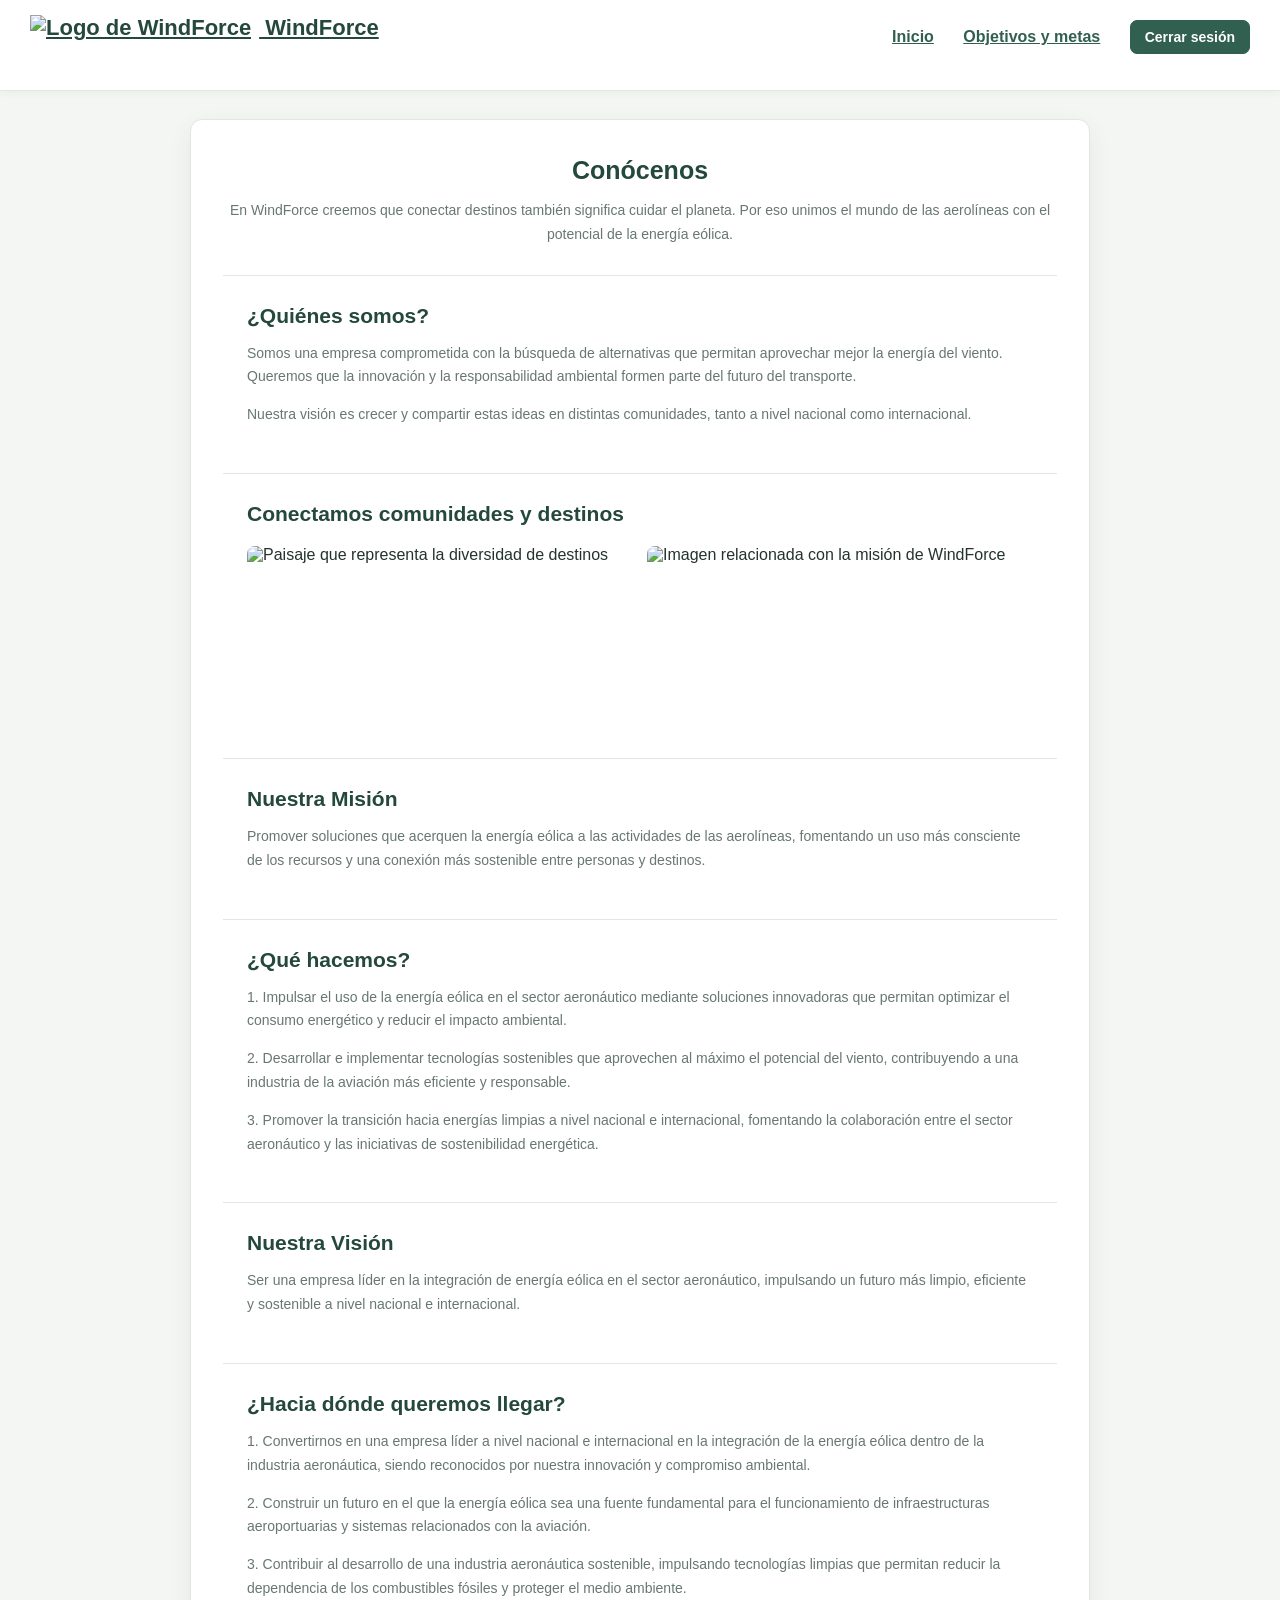
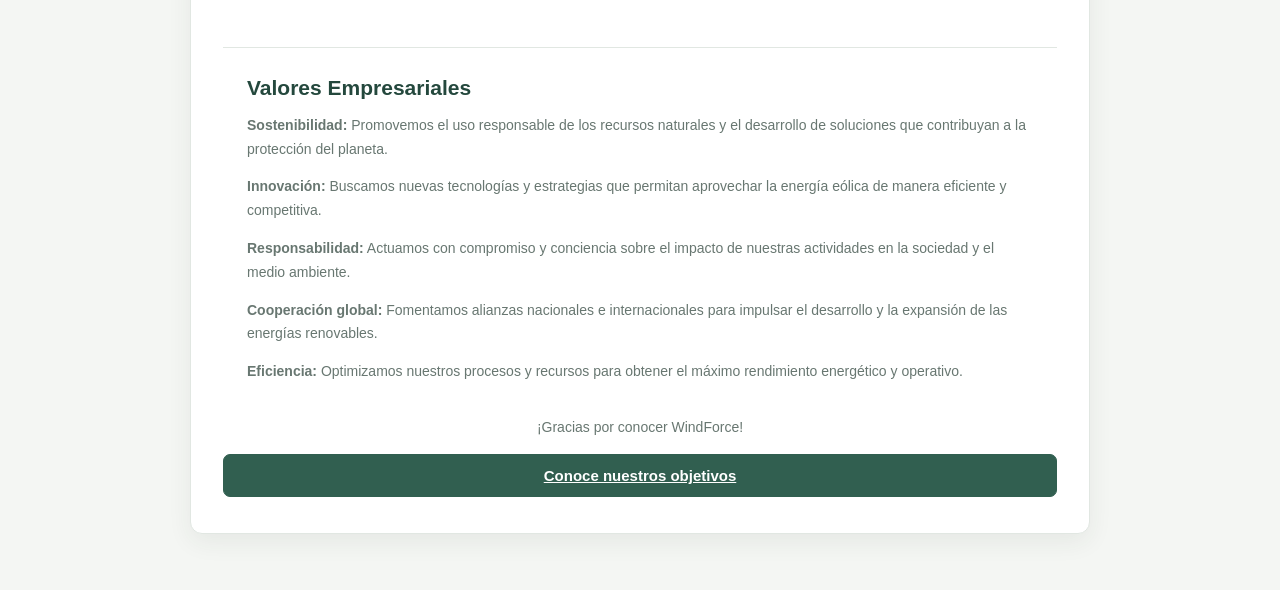
==== conocenos.html @ f790dc19 "Cambio Final" ====
<!DOCTYPE html>
<html lang="es">
<head>
	<meta charset="UTF-8">
	<meta name="viewport" content="width=device-width, initial-scale=1.0">
	<title>Conócenos - WindForce</title>
	<link rel="stylesheet" href="principal.css">
	<script src="codigo.js" defer></script>
</head>
<body data-requiere-sesion="true">
	<nav class="barra">
		<div class="contenedor">
			<a class="marca" href="principal.html">
				<img src="img/wind.png" alt="Logo de WindForce" width="30" height="24">
				WindForce
			</a>
			<div class="enlaces">
				<a href="principal.html">Inicio</a>
				<a href="objetivosymetas.html">Objetivos y metas</a>
				<button class="salir" onclick="cerrarSesion()">Cerrar sesión</button>
			</div>
		</div>
	</nav>

	<div class="tarjeta">
		<h1>Conócenos</h1>
		<p>En WindForce creemos que conectar destinos también significa cuidar el planeta. Por eso unimos el mundo de las aerolíneas con el potencial de la energía eólica.</p>

		<div class="bloque">
			<h2>¿Quiénes somos?</h2>
			<p>Somos una empresa comprometida con la búsqueda de alternativas que permitan aprovechar mejor la energía del viento. Queremos que la innovación y la responsabilidad ambiental formen parte del futuro del transporte.</p>
			<p>Nuestra visión es crecer y compartir estas ideas en distintas comunidades, tanto a nivel nacional como internacional.</p>
		</div>

		<div class="bloque">
			<h2>Conectamos comunidades y destinos</h2>
			<div class="galeria-imagenes">
				<img class="imagen-ilustrativa" src="https://static.nationalgeographicla.com/files/styles/image_3200/public/01surprisingcountries.webp?w=760&amp;h=507" alt="Paisaje que representa la diversidad de destinos">
				<img class="imagen-ilustrativa" src="https://encrypted-tbn0.gstatic.com/images?q=tbn:ANd9GcTkVvJ1N5_9ab5f5ic6w9gf8MKO6QY_dM39XTOxheZvQEFd1b8Lmp3XIUs&amp;s=10" alt="Imagen relacionada con la misión de WindForce">
			</div>
		</div>

		<div class="bloque">
			<h2>Nuestra Misión</h2>
			<p>Promover soluciones que acerquen la energía eólica a las actividades de las aerolíneas, fomentando un uso más consciente de los recursos y una conexión más sostenible entre personas y destinos.</p>
		</div>

		<div class="bloque">
			<h2>¿Qué hacemos?</h2>
			<p>1. Impulsar el uso de la energía eólica en el sector aeronáutico mediante soluciones innovadoras que permitan optimizar el consumo energético y reducir el impacto ambiental.</p>
			<p>2. Desarrollar e implementar tecnologías sostenibles que aprovechen al máximo el potencial del viento, contribuyendo a una industria de la aviación más eficiente y responsable.</p>
			<p>3. Promover la transición hacia energías limpias a nivel nacional e internacional, fomentando la colaboración entre el sector aeronáutico y las iniciativas de sostenibilidad energética.</p>
		</div>

		<div class="bloque">
			<h2>Nuestra Visión</h2>
			<p>Ser una empresa líder en la integración de energía eólica en el sector aeronáutico, impulsando un futuro más limpio, eficiente y sostenible a nivel nacional e internacional.</p>
		</div>

		<div class="bloque">
			<h2>¿Hacia dónde queremos llegar?</h2>
			<p>1. Convertirnos en una empresa líder a nivel nacional e internacional en la integración de la energía eólica dentro de la industria aeronáutica, siendo reconocidos por nuestra innovación y compromiso ambiental.</p>
			<p>2. Construir un futuro en el que la energía eólica sea una fuente fundamental para el funcionamiento de infraestructuras aeroportuarias y sistemas relacionados con la aviación.</p>
			<p>3. Contribuir al desarrollo de una industria aeronáutica sostenible, impulsando tecnologías limpias que permitan reducir la dependencia de los combustibles fósiles y proteger el medio ambiente.</p>
		</div>

		<div class="bloque">
			<h2>Valores Empresariales</h2>
			<p><b>Sostenibilidad:</b> Promovemos el uso responsable de los recursos naturales y el desarrollo de soluciones que contribuyan a la protección del planeta.</p>
			<p><b>Innovación:</b> Buscamos nuevas tecnologías y estrategias que permitan aprovechar la energía eólica de manera eficiente y competitiva.</p>
			<p><b>Responsabilidad:</b> Actuamos con compromiso y conciencia sobre el impacto de nuestras actividades en la sociedad y el medio ambiente.</p>
			<p><b>Cooperación global:</b> Fomentamos alianzas nacionales e internacionales para impulsar el desarrollo y la expansión de las energías renovables.</p>
			<p><b>Eficiencia:</b> Optimizamos nuestros procesos y recursos para obtener el máximo rendimiento energético y operativo.</p>
		</div>

		<p>¡Gracias por conocer WindForce!</p>
		<a class="boton2" href="objetivosymetas.html">Conoce nuestros objetivos</a>
	</div>
</body>
</html>
---- principal.css ----
body {
    margin: 0;
    color: #24332f;
    background-color: #f4f6f3;
    font-family: Arial, sans-serif;
}

.barra {
    height: 60px;
    padding: 15px 30px;
    background-color: #ffffff;
    border-bottom: 1px solid #e1e7e2;
    box-shadow: 0 2px 8px #24332f0d;
}

.contenedor {
    width: 100%;
}

.marca {
    float: left;
    color: #24483d;
    font-size: 22px;
    font-weight: bold;
}

.marca img {
    width: 40px;
    height: auto;
    margin-right: 8px;
}

.enlaces {
    float: right;
    margin-top: 5px;
}

.enlaces a {
    margin-left: 25px;
    color: #315f50;
    font-weight: bold;
}

.salir {
    width: auto;
    margin: 0 0 0 25px;
    padding: 8px 14px;
    color: #ffffff;
    font-size: 14px;
    font-weight: bold;
    background-color: #315f50;
    border: 1px solid #315f50;
    border-radius: 7px;
}

.portada {
    max-width: 748px;
    margin: 32px auto 0;
    padding: 28px 24px;
    text-align: center;
    background-color: #fcfef9;
    border: 1px solid #e1e7e2;
    border-radius: 12px ;
    box-shadow: 0 8px 24px #24332f12;
}

.lema {
    margin: 0 0 20px;
    color: #24483d;
    font-size: 25px;
}

.imagen1 {
    width: 400px;
    max-width: 100%;
    height: auto;
}

.tarjeta {
    box-sizing: border-box;
    max-width: 900px;
    margin: 28px auto 56px;
    padding: 36px 32px;
    text-align: center;
    background-color: #ffffff;
    border: 1px solid #e1e7e2;
    border-radius: 12px;
    box-shadow: 0 8px 24px #24332f12;
}

h1,
h2 {
    color: #24483d;
}

h1 {
    margin: 0 0 14px;
    font-size: 25px;
}

h2 {
    margin: 0 0 14px;
    font-size: 21px;
}

p {
    color: #687771;
    font-size: 14px;
    line-height: 1.7;
}

#usuarioActivo {
    font-weight: bold;
}

.bloque {
    margin-top: 28px;
    padding: 28px 24px 4px;
    text-align: left;
    border-top: 1px solid #e1e7e2;
}

.galeria-imagenes {
    display: grid;
    grid-template-columns: repeat(2, minmax(0, 1fr));
    gap: 14px;
    margin-top: 20px;
}

.imagen-ilustrativa {
    display: block;
    width: 100%;
    height: 180px;
    object-fit: cover;
    border-radius: 8px;
}

.boton1,
.boton2 {
    display: block;
    width: 100%;
    box-sizing: border-box;
    margin-top: 14px;
    padding: 12px 18px;
    color: #ffffff;
    font-size: 15px;
    font-weight: bold;
    background-color: #315f50;
    border: 1px solid #315f50;
    border-radius: 7px;
}

.boton1:hover,
.boton2:hover {
    background-color: #24483d;
}

@media (max-width: 600px) {
    .barra {
        height: auto;
        padding: 16px 20px;
    }

    .marca {
        margin-right: 10%;
    }

    .enlaces {
        margin-top: 5px;
    }

    .enlaces a {
        margin-left: 10px;
    }

    .salir {
        margin-left: 10px;
    }

    .portada {
        margin: 24px 16px 0;
        padding: 24px 16px;
    }

    .tarjeta {
        margin: 28px 16px;
        padding: 28px 22px;
    }

    .bloque {
        padding: 24px 0 0;
    }

    .galeria-imagenes {
        gap: 10px;
    }

    .imagen-ilustrativa {
        height: 140px;
    }
}
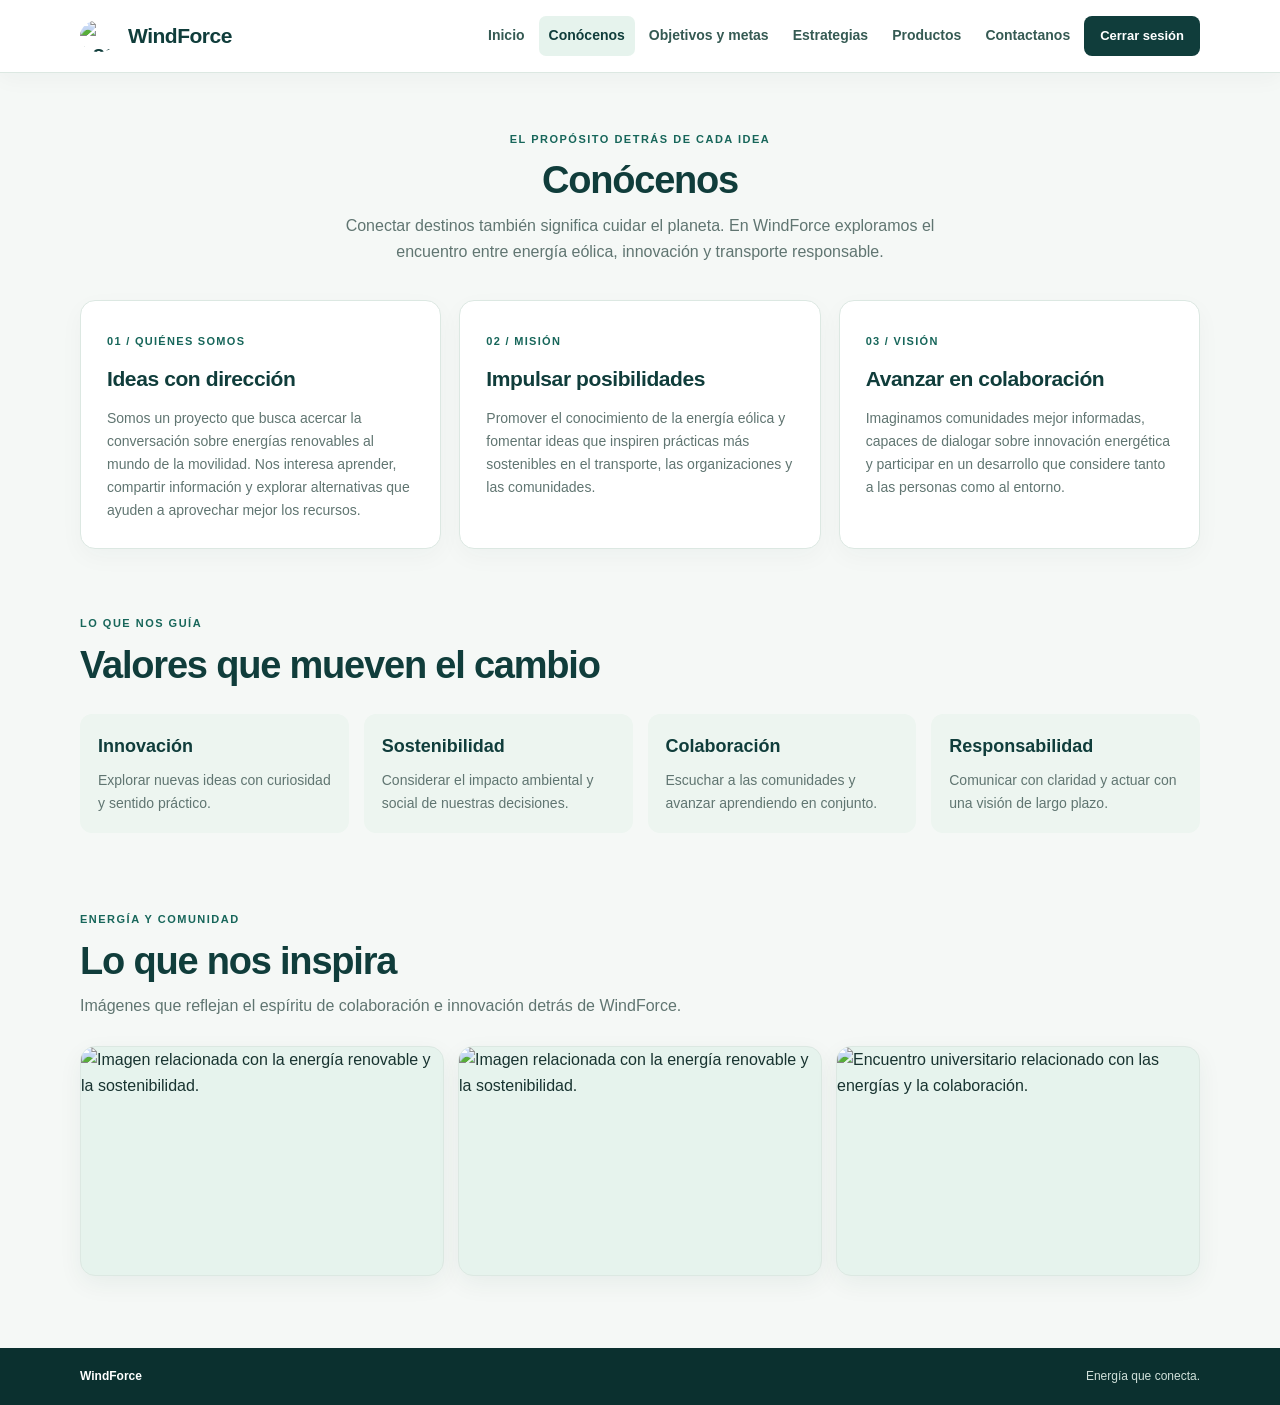
==== commit 2a058676: "Cambios finales" ====
--- a/conocenos.html
+++ b/conocenos.html
@@ -3,12 +3,14 @@
 <head>
 	<meta charset="UTF-8">
 	<meta name="viewport" content="width=device-width, initial-scale=1.0">
+	<meta name="theme-color" content="#103d3b">
+	<meta name="description" content="Conoce la misión, visión y valores que impulsan a WindForce.">
 	<title>Conócenos - WindForce</title>
 	<link rel="stylesheet" href="principal.css">
 	<script src="codigo.js" defer></script>
 </head>
 <body data-requiere-sesion="true">
-	<nav class="barra">
+	<nav class="barra" aria-label="Navegación principal">
 		<div class="contenedor">
 			<a class="marca" href="principal.html">
 				<img src="img/wind.png" alt="Logo de WindForce" width="30" height="24">
@@ -16,65 +18,76 @@
 			</a>
 			<div class="enlaces">
 				<a href="principal.html">Inicio</a>
+				<a href="conocenos.html" aria-current="page">Conócenos</a>
 				<a href="objetivosymetas.html">Objetivos y metas</a>
+				<a href="estrategias.html">Estrategias</a>
+				<a href="productos.html">Productos</a>
+				<a href="contactanos.html">Contactanos</a>
 				<button class="salir" onclick="cerrarSesion()">Cerrar sesión</button>
 			</div>
 		</div>
 	</nav>
 
-	<div class="tarjeta">
-		<h1>Conócenos</h1>
-		<p>En WindForce creemos que conectar destinos también significa cuidar el planeta. Por eso unimos el mundo de las aerolíneas con el potencial de la energía eólica.</p>
+	<main class="contenido pagina-interior">
+		<header class="encabezado-pagina">
+			<span class="etiqueta">EL PROPÓSITO DETRÁS DE CADA IDEA</span>
+			<h1>Conócenos</h1>
+			<p>Conectar destinos también significa cuidar el planeta. En WindForce exploramos el encuentro entre energía eólica, innovación y transporte responsable.</p>
+		</header>
 
-		<div class="bloque">
-			<h2>¿Quiénes somos?</h2>
-			<p>Somos una empresa comprometida con la búsqueda de alternativas que permitan aprovechar mejor la energía del viento. Queremos que la innovación y la responsabilidad ambiental formen parte del futuro del transporte.</p>
-			<p>Nuestra visión es crecer y compartir estas ideas en distintas comunidades, tanto a nivel nacional como internacional.</p>
-		</div>
+		<section class="rejilla-info">
+			<article class="bloque">
+				<span class="numero-tarjeta">01 / QUIÉNES SOMOS</span>
+				<h2>Ideas con dirección</h2>
+				<p>Somos un proyecto que busca acercar la conversación sobre energías renovables al mundo de la movilidad. Nos interesa aprender, compartir información y explorar alternativas que ayuden a aprovechar mejor los recursos.</p>
+			</article>
+			<article class="bloque">
+				<span class="numero-tarjeta">02 / MISIÓN</span>
+				<h2>Impulsar posibilidades</h2>
+				<p>Promover el conocimiento de la energía eólica y fomentar ideas que inspiren prácticas más sostenibles en el transporte, las organizaciones y las comunidades.</p>
+			</article>
+			<article class="bloque">
+				<span class="numero-tarjeta">03 / VISIÓN</span>
+				<h2>Avanzar en colaboración</h2>
+				<p>Imaginamos comunidades mejor informadas, capaces de dialogar sobre innovación energética y participar en un desarrollo que considere tanto a las personas como al entorno.</p>
+			</article>
+		</section>
 
-		<div class="bloque">
-			<h2>Conectamos comunidades y destinos</h2>
+		<section class="seccion valores">
+			<div class="encabezado-seccion">
+				<span class="etiqueta">LO QUE NOS GUÍA</span>
+				<h2>Valores que mueven el cambio</h2>
+			</div>
+			<div class="rejilla-valores">
+				<div><h3>Innovación</h3><p>Explorar nuevas ideas con curiosidad y sentido práctico.</p></div>
+				<div><h3>Sostenibilidad</h3><p>Considerar el impacto ambiental y social de nuestras decisiones.</p></div>
+				<div><h3>Colaboración</h3><p>Escuchar a las comunidades y avanzar aprendiendo en conjunto.</p></div>
+				<div><h3>Responsabilidad</h3><p>Comunicar con claridad y actuar con una visión de largo plazo.</p></div>
+			</div>
+		</section>
+
+		<section class="seccion seccion-galeria galeria-tres" aria-labelledby="titulo-galeria-conocenos">
+			<div class="encabezado-seccion">
+				<span class="etiqueta">ENERGÍA Y COMUNIDAD</span>
+				<h2 id="titulo-galeria-conocenos">Lo que nos inspira</h2>
+				<p>Imágenes que reflejan el espíritu de colaboración e innovación detrás de WindForce.</p>
+			</div>
 			<div class="galeria-imagenes">
-				<img class="imagen-ilustrativa" src="https://static.nationalgeographicla.com/files/styles/image_3200/public/01surprisingcountries.webp?w=760&amp;h=507" alt="Paisaje que representa la diversidad de destinos">
-				<img class="imagen-ilustrativa" src="https://encrypted-tbn0.gstatic.com/images?q=tbn:ANd9GcTkVvJ1N5_9ab5f5ic6w9gf8MKO6QY_dM39XTOxheZvQEFd1b8Lmp3XIUs&amp;s=10" alt="Imagen relacionada con la misión de WindForce">
+				<div class="foto">
+					<img src="https://encrypted-tbn0.gstatic.com/images?q=tbn:ANd9GcRgF_0Mw2ZUzh11DMvsFxXnVPIkWep_wyQ1p3xLAd7FdQ&amp;s=10" alt="Imagen relacionada con la energía renovable y la sostenibilidad." loading="lazy" decoding="async">
+				</div>
+				<div class="foto">
+					<img src="https://encrypted-tbn0.gstatic.com/images?q=tbn:ANd9GcTkVvJ1N5_9ab5f5ic6w9gf8MKO6QY_dM39XTOxheZvQEFd1b8Lmp3XIUs&amp;s=10" alt="Imagen relacionada con la energía renovable y la sostenibilidad." loading="lazy" decoding="async">
+				</div>
+				<div class="foto">
+					<img src="https://portaluchile.uchile.cl//.imaging/stk/uchile/ancho1200/dam/imagenes/Uchile/imagenes-noticias/180150_1_encuentro-energias-prorrector-04-l_L/jcr:content/encuentro-energias-prorrector-04-l.jpg.jpg" alt="Encuentro universitario relacionado con las energías y la colaboración." loading="lazy" decoding="async">
+				</div>
 			</div>
-		</div>
+		</section>
 
-		<div class="bloque">
-			<h2>Nuestra Misión</h2>
-			<p>Promover soluciones que acerquen la energía eólica a las actividades de las aerolíneas, fomentando un uso más consciente de los recursos y una conexión más sostenible entre personas y destinos.</p>
-		</div>
 
-		<div class="bloque">
-			<h2>¿Qué hacemos?</h2>
-			<p>1. Impulsar el uso de la energía eólica en el sector aeronáutico mediante soluciones innovadoras que permitan optimizar el consumo energético y reducir el impacto ambiental.</p>
-			<p>2. Desarrollar e implementar tecnologías sostenibles que aprovechen al máximo el potencial del viento, contribuyendo a una industria de la aviación más eficiente y responsable.</p>
-			<p>3. Promover la transición hacia energías limpias a nivel nacional e internacional, fomentando la colaboración entre el sector aeronáutico y las iniciativas de sostenibilidad energética.</p>
-		</div>
 
-		<div class="bloque">
-			<h2>Nuestra Visión</h2>
-			<p>Ser una empresa líder en la integración de energía eólica en el sector aeronáutico, impulsando un futuro más limpio, eficiente y sostenible a nivel nacional e internacional.</p>
-		</div>
-
-		<div class="bloque">
-			<h2>¿Hacia dónde queremos llegar?</h2>
-			<p>1. Convertirnos en una empresa líder a nivel nacional e internacional en la integración de la energía eólica dentro de la industria aeronáutica, siendo reconocidos por nuestra innovación y compromiso ambiental.</p>
-			<p>2. Construir un futuro en el que la energía eólica sea una fuente fundamental para el funcionamiento de infraestructuras aeroportuarias y sistemas relacionados con la aviación.</p>
-			<p>3. Contribuir al desarrollo de una industria aeronáutica sostenible, impulsando tecnologías limpias que permitan reducir la dependencia de los combustibles fósiles y proteger el medio ambiente.</p>
-		</div>
-
-		<div class="bloque">
-			<h2>Valores Empresariales</h2>
-			<p><b>Sostenibilidad:</b> Promovemos el uso responsable de los recursos naturales y el desarrollo de soluciones que contribuyan a la protección del planeta.</p>
-			<p><b>Innovación:</b> Buscamos nuevas tecnologías y estrategias que permitan aprovechar la energía eólica de manera eficiente y competitiva.</p>
-			<p><b>Responsabilidad:</b> Actuamos con compromiso y conciencia sobre el impacto de nuestras actividades en la sociedad y el medio ambiente.</p>
-			<p><b>Cooperación global:</b> Fomentamos alianzas nacionales e internacionales para impulsar el desarrollo y la expansión de las energías renovables.</p>
-			<p><b>Eficiencia:</b> Optimizamos nuestros procesos y recursos para obtener el máximo rendimiento energético y operativo.</p>
-		</div>
-
-		<p>¡Gracias por conocer WindForce!</p>
-		<a class="boton2" href="objetivosymetas.html">Conoce nuestros objetivos</a>
-	</div>
+	</main>
+	<footer class="pie-pagina"><span>WindForce</span><span>Energía que conecta.</span></footer>
 </body>
 </html>
--- a/principal.css
+++ b/principal.css
@@ -1,201 +1,1001 @@
+:root {
+    color-scheme: light;
+    --verde-oscuro: #103d3b;
+    --verde: #17665a;
+    --verde-claro: #e6f3ed;
+    --turquesa: #5bbca6;
+    --texto: #183330;
+    --texto-suave: #607571;
+    --fondo: #f5f8f6;
+    --borde: #dce8e2;
+    --blanco: #ffffff;
+    --sombra: 0 18px 50px rgba(16, 61, 59, .08);
+}
+
+* {
+    box-sizing: border-box;
+}
+
+html {
+    scroll-behavior: smooth;
+}
+
 body {
     margin: 0;
-    color: #24332f;
-    background-color: #f4f6f3;
-    font-family: Arial, sans-serif;
+    color: var(--texto);
+    background: var(--fondo);
+    font-family: "Segoe UI", Arial, sans-serif;
+    font-size: 16px;
+    line-height: 1.65;
+}
+
+a {
+    color: inherit;
+    text-decoration: none;
+}
+
+a:focus-visible,
+button:focus-visible {
+    outline: 3px solid var(--turquesa);
+    outline-offset: 3px;
 }
 
 .barra {
-    height: 60px;
-    padding: 15px 30px;
-    background-color: #ffffff;
-    border-bottom: 1px solid #e1e7e2;
-    box-shadow: 0 2px 8px #24332f0d;
+    position: sticky;
+    z-index: 5;
+    top: 0;
+    padding: 12px 6%;
+    background: rgba(255, 255, 255, .96);
+    border-bottom: 1px solid var(--borde);
+    box-shadow: 0 5px 22px rgba(16, 61, 59, .04);
+    backdrop-filter: blur(12px);
 }
 
 .contenedor {
-    width: 100%;
+    width: min(1120px, 100%);
+    min-height: 48px;
+    margin: 0 auto;
+    display: flex;
+    align-items: center;
+    justify-content: space-between;
+    gap: 24px;
 }
 
 .marca {
-    float: left;
-    color: #24483d;
-    font-size: 22px;
-    font-weight: bold;
+    display: inline-flex;
+    align-items: center;
+    gap: 10px;
+    color: var(--verde-oscuro);
+    font-size: 21px;
+    font-weight: 750;
+    letter-spacing: -.5px;
 }
 
 .marca img {
-    width: 40px;
+    width: 38px;
+    height: 32px;
+    object-fit: cover;
+    object-position: center;
+    border-radius: 50%;
+}
+
+.enlaces {
+    display: flex;
+    align-items: center;
+    flex-wrap: wrap;
+    justify-content: flex-end;
+    gap: 4px;
+}
+
+.enlaces a {
+    padding: 8px 10px;
+    color: #355a53;
+    font-size: 14px;
+    font-weight: 650;
+    border-radius: 7px;
+    transition: color .2s ease, background .2s ease;
+}
+
+.enlaces a:hover,
+.enlaces a[aria-current="page"] {
+    color: var(--verde-oscuro);
+    background: var(--verde-claro);
+}
+
+.enlaces .salir {
+    width: auto;
+    margin: 0;
+    padding: 9px 16px;
+    color: var(--blanco);
+    font: inherit;
+    font-size: 13px;
+    font-weight: 650;
+    background: var(--verde-oscuro);
+    border: 0;
+    border-radius: 8px;
+    cursor: pointer;
+    transition: background .2s ease, transform .2s ease;
+}
+
+.salir:hover,
+.boton1:hover {
+    background: var(--verde);
+    transform: translateY(-1px);
+}
+
+.contenido {
+    width: min(1120px, calc(100% - 48px));
+    margin: 0 auto;
+}
+
+.portada {
+    position: relative;
+    display: flex;
+    align-items: center;
+    justify-content: space-between;
+    gap: 40px;
+    min-height: 380px;
+    margin: 42px auto 0;
+    padding: 54px 7%;
+    overflow: hidden;
+    background: linear-gradient(120deg, #e8f4ed 0%, #f5faf7 62%, #d9eee6 100%);
+    border: 1px solid #d5e9dd;
+    border-radius: 24px;
+}
+
+.portada::after {
+    position: absolute;
+    right: -120px;
+    bottom: -240px;
+    width: 430px;
+    height: 430px;
+    content: "";
+    background: rgba(91, 188, 166, .10);
+    border-radius: 50%;
+}
+
+.portada-texto {
+    position: relative;
+    z-index: 1;
+    max-width: 610px;
+}
+
+.etiqueta {
+    display: inline-block;
+    color: var(--verde);
+    font-size: 11px;
+    font-weight: 800;
+    letter-spacing: 1.5px;
+    line-height: 1.5;
+}
+
+.lema {
+    max-width: 620px;
+    margin: 13px 0 15px;
+    color: var(--verde-oscuro);
+    font-size: clamp(36px, 5vw, 56px);
+    font-weight: 750;
+    letter-spacing: -2px;
+    line-height: 1.08;
+}
+
+.portada-texto > p,
+.encabezado-pagina > p,
+.encabezado-seccion > p {
+    max-width: 660px;
+    margin: 0;
+    color: var(--texto-suave);
+    font-size: 16px;
+}
+
+.imagen1 {
+    position: relative;
+    z-index: 1;
+    width: min(34%, 310px);
+    min-width: 210px;
     height: auto;
-    margin-right: 8px;
-}
-
-.enlaces {
-    float: right;
-    margin-top: 5px;
-}
-
-.enlaces a {
-    margin-left: 25px;
-    color: #315f50;
-    font-weight: bold;
-}
-
-.salir {
-    width: auto;
-    margin: 0 0 0 25px;
-    padding: 8px 14px;
-    color: #ffffff;
+    border-radius: 50%;
+    mix-blend-mode: multiply;
+}
+
+.boton1,
+.boton-secundario {
+    display: inline-flex;
+    align-items: center;
+    justify-content: center;
+    gap: 12px;
+    width: fit-content;
+    margin-top: 23px;
+    padding: 12px 18px;
+    color: var(--blanco);
     font-size: 14px;
-    font-weight: bold;
-    background-color: #315f50;
-    border: 1px solid #315f50;
-    border-radius: 7px;
-}
-
-.portada {
-    max-width: 748px;
-    margin: 32px auto 0;
-    padding: 28px 24px;
-    text-align: center;
-    background-color: #fcfef9;
-    border: 1px solid #e1e7e2;
-    border-radius: 12px ;
-    box-shadow: 0 8px 24px #24332f12;
-}
-
-.lema {
-    margin: 0 0 20px;
-    color: #24483d;
-    font-size: 25px;
-}
-
-.imagen1 {
-    width: 400px;
-    max-width: 100%;
-    height: auto;
-}
-
-.tarjeta {
-    box-sizing: border-box;
-    max-width: 900px;
-    margin: 28px auto 56px;
-    padding: 36px 32px;
-    text-align: center;
-    background-color: #ffffff;
-    border: 1px solid #e1e7e2;
-    border-radius: 12px;
-    box-shadow: 0 8px 24px #24332f12;
-}
-
-h1,
-h2 {
-    color: #24483d;
-}
-
-h1 {
-    margin: 0 0 14px;
-    font-size: 25px;
-}
-
-h2 {
-    margin: 0 0 14px;
-    font-size: 21px;
-}
-
-p {
-    color: #687771;
+    font-weight: 700;
+    background: var(--verde-oscuro);
+    border: 0;
+    border-radius: 9px;
+    transition: background .2s ease, transform .2s ease;
+}
+
+.boton1:hover {
+    color: var(--blanco);
+}
+
+.bienvenida {
+    display: flex;
+    align-items: center;
+    justify-content: space-between;
+    gap: 30px;
+    margin: 30px 0 64px;
+    padding: 25px 30px;
+    background: var(--blanco);
+    border: 1px solid var(--borde);
+    border-radius: 16px;
+    box-shadow: 0 8px 26px rgba(16, 61, 59, .04);
+}
+
+.bienvenida h2 {
+    margin: 5px 0 3px;
+    color: var(--verde-oscuro);
+    font-size: 23px;
+    letter-spacing: -.5px;
+}
+
+.bienvenida p {
+    margin: 0;
+    color: var(--texto-suave);
     font-size: 14px;
-    line-height: 1.7;
-}
-
-#usuarioActivo {
-    font-weight: bold;
-}
-
+}
+
+.boton-secundario {
+    flex-shrink: 0;
+    margin: 0;
+    color: var(--verde-oscuro);
+    background: var(--verde-claro);
+}
+
+.boton-secundario:hover {
+    background: #d4eade;
+}
+
+.seccion {
+    margin: 0 0 72px;
+}
+
+.encabezado-seccion {
+    margin-bottom: 26px;
+}
+
+.encabezado-seccion h2,
+.encabezado-pagina h1 {
+    margin: 7px 0 9px;
+    color: var(--verde-oscuro);
+    font-size: clamp(28px, 4vw, 38px);
+    letter-spacing: -1.2px;
+    line-height: 1.2;
+}
+
+.rejilla-tarjetas {
+    display: grid;
+    grid-template-columns: repeat(3, 1fr);
+    gap: 18px;
+}
+
+.tarjeta-enfoque,
 .bloque {
-    margin-top: 28px;
-    padding: 28px 24px 4px;
-    text-align: left;
-    border-top: 1px solid #e1e7e2;
+    padding: 26px;
+    background: var(--blanco);
+    border: 1px solid var(--borde);
+    border-radius: 15px;
+    box-shadow: 0 8px 25px rgba(16, 61, 59, .035);
+}
+
+.numero-tarjeta {
+    color: var(--verde);
+    font-size: 11px;
+    font-weight: 800;
+    letter-spacing: 1.3px;
+}
+
+.tarjeta-enfoque h3,
+.rejilla-valores h3 {
+    margin: 11px 0 7px;
+    color: var(--verde-oscuro);
+    font-size: 18px;
+}
+
+.tarjeta-enfoque p,
+.bloque p,
+.rejilla-valores p {
+    margin: 0;
+    color: var(--texto-suave);
+    font-size: 14px;
+}
+
+.seccion-galeria {
+    margin-top: 8px;
 }
 
 .galeria-imagenes {
     display: grid;
-    grid-template-columns: repeat(2, minmax(0, 1fr));
+    grid-template-columns: repeat(4, minmax(0, 1fr));
+    grid-auto-rows: 190px;
     gap: 14px;
-    margin-top: 20px;
-}
-
-.imagen-ilustrativa {
+}
+
+.foto {
+    min-width: 0;
+    overflow: hidden;
+    background: #e6f3ed;
+    border: 1px solid var(--borde);
+    border-radius: 15px;
+    box-shadow: 0 8px 25px rgba(16, 61, 59, .06);
+}
+
+.foto-destacada {
+    grid-column: span 2;
+    grid-row: span 2;
+}
+
+.galeria-tres .galeria-imagenes {
+    grid-template-columns: repeat(3, minmax(0, 1fr));
+    grid-auto-rows: 230px;
+}
+
+.galeria-tres .foto-destacada {
+    grid-column: auto;
+    grid-row: auto;
+}
+
+.foto img {
     display: block;
     width: 100%;
-    height: 180px;
+    height: 100%;
     object-fit: cover;
-    border-radius: 8px;
-}
-
-.boton1,
-.boton2 {
+    transition: transform .35s ease;
+}
+
+.foto:hover img {
+    transform: scale(1.04);
+}
+
+.pagina-interior {
+    padding-top: 52px;
+}
+
+.pagina-contacto {
+    padding-bottom: 20px;
+}
+
+.contacto-portada {
+    display: grid;
+    grid-template-columns: minmax(0, 1fr) minmax(220px, .7fr);
+    align-items: center;
+    gap: 30px;
+    min-height: 340px;
+    overflow: hidden;
+    padding: 38px clamp(25px, 6vw, 72px);
+    color: var(--blanco);
+    background: linear-gradient(112deg, #103d3b 0%, #17665a 58%, #32806b 100%);
+    border-radius: 16px;
+}
+
+.contacto-portada .etiqueta {
+    color: #a8d7c6;
+}
+
+.contacto-portada h1 {
+    max-width: 620px;
+    margin: 15px 0 12px;
+    font-size: clamp(36px, 5vw, 54px);
+    line-height: 1.08;
+}
+
+.contacto-portada p {
+    max-width: 560px;
+    margin: 0;
+    color: #d3e6df;
+    font-size: 15px;
+    line-height: 1.8;
+}
+
+.contacto-portada .boton1 {
+    margin-top: 21px;
+    color: var(--verde-oscuro);
+    background: var(--blanco);
+}
+
+.contacto-imagen {
+    display: grid;
+    place-items: center;
+    min-height: 270px;
+    overflow: hidden;
+    background: linear-gradient(132deg, #f8fbf8 0%, #e5f1e7 36%, #a9d3b5 70%, #32806b 100%);
+    border-radius: 14px;
+}
+
+.contacto-imagen img {
+    display: block;
+    width: min(100%, 340px);
+    max-height: 270px;
+    object-fit: contain;
+    filter: drop-shadow(0 10px 16px rgba(16, 61, 59, .16));
+}
+
+.contacto-contexto {
+    margin-top: 44px;
+}
+
+.contacto-contexto .encabezado-seccion {
+    max-width: 720px;
+    margin: 0 auto;
+}
+
+.contacto-redes {
+    margin-top: 50px;
+}
+
+.contacto-redes .redes-sociales {
+    justify-content: center;
+}
+
+.contacto-redes .redes-sociales a {
+    min-width: 160px;
+    justify-content: center;
+    padding: 11px 15px;
+}
+
+.encabezado-pagina {
+    max-width: 760px;
+    margin: 0 auto 34px;
+    text-align: center;
+}
+
+.encabezado-pagina > p {
+    margin-right: auto;
+    margin-left: auto;
+}
+
+.encabezado-pagina .nota-medicion {
+    margin-top: 13px;
+    color: #71847f;
+    font-size: 12px;
+}
+
+.rejilla-info {
+    display: grid;
+    grid-template-columns: repeat(3, 1fr);
+    gap: 18px;
+}
+
+.rejilla-estrategias {
+    grid-template-columns: repeat(2, minmax(0, 1fr));
+}
+
+.bloque h2 {
+    margin: 9px 0 10px;
+    color: var(--verde-oscuro);
+    font-size: 21px;
+    letter-spacing: -.4px;
+}
+
+.valores {
+    margin-top: 60px;
+}
+
+.rejilla-valores {
+    display: grid;
+    grid-template-columns: repeat(4, 1fr);
+    gap: 15px;
+}
+
+.rejilla-valores > div {
+    padding: 18px;
+    background: #edf5f0;
+    border-radius: 12px;
+}
+
+.rejilla-valores h3 {
+    margin-top: 0;
+}
+
+.llamada-accion {
+    display: flex;
+    align-items: center;
+    justify-content: space-between;
+    gap: 25px;
+    margin: 46px 0 58px;
+    padding: 26px 30px;
+    background: var(--verde-oscuro);
+    border-radius: 16px;
+}
+
+.llamada-accion h2 {
+    margin: 0 0 4px;
+    color: var(--blanco);
+    font-size: 21px;
+}
+
+.llamada-accion p {
+    margin: 0;
+    color: #c8ded6;
+    font-size: 14px;
+}
+
+.llamada-accion .boton1 {
+    flex-shrink: 0;
+    margin: 0;
+    color: var(--verde-oscuro);
+    background: var(--blanco);
+}
+
+.llamada-accion .boton1:hover {
+    background: #e6f3ed;
+}
+
+.objetivos-lista {
+    display: grid;
+    gap: 22px;
+}
+
+.catalogo-productos {
+    display: grid;
+    grid-template-columns: repeat(2, minmax(0, 1fr));
+    gap: 20px;
+}
+
+.producto {
+    overflow: hidden;
+    background: var(--blanco);
+    border: 1px solid var(--borde);
+    border-radius: 15px;
+    box-shadow: 0 8px 25px rgba(16, 61, 59, .04);
+}
+
+.producto > img {
     display: block;
     width: 100%;
-    box-sizing: border-box;
-    margin-top: 14px;
-    padding: 12px 18px;
-    color: #ffffff;
-    font-size: 15px;
-    font-weight: bold;
-    background-color: #315f50;
-    border: 1px solid #315f50;
-    border-radius: 7px;
-}
-
-.boton1:hover,
-.boton2:hover {
-    background-color: #24483d;
-}
-
-@media (max-width: 600px) {
+    aspect-ratio: 16 / 9;
+    object-fit: cover;
+    background: var(--verde-claro);
+}
+
+.producto-contenido {
+    padding: 22px;
+}
+
+.producto-precio {
+    display: flex;
+    align-items: baseline;
+    justify-content: space-between;
+    gap: 12px;
+    margin-top: 18px;
+    padding-top: 13px;
+    border-top: 1px solid var(--borde);
+}
+
+.producto-precio span {
+    color: var(--texto-suave);
+    font-size: 12px;
+}
+
+.producto-precio strong {
+    color: var(--verde-oscuro);
+    font-size: 21px;
+}
+
+.producto-contenido h2,
+.mapa-detalle h3 {
+    margin: 8px 0;
+    color: var(--verde-oscuro);
+    font-size: 20px;
+    line-height: 1.3;
+}
+
+.producto-contenido p,
+.mapa-detalle > p {
+    margin: 0;
+    color: var(--texto-suave);
+    font-size: 14px;
+}
+
+.enlace-producto {
+    display: inline-flex;
+    align-items: center;
+    gap: 8px;
+    margin-top: 16px;
+    color: var(--verde);
+    font-size: 14px;
+    font-weight: 750;
+}
+
+.enlace-producto:hover {
+    color: var(--verde-oscuro);
+}
+
+.ubicacion {
+    margin-top: 56px;
+}
+
+.mapa-contacto {
+    display: grid;
+    grid-template-columns: minmax(0, .8fr) minmax(0, 1.2fr);
+    min-height: 320px;
+    overflow: hidden;
+    background: var(--blanco);
+    border: 1px solid var(--borde);
+    border-radius: 15px;
+}
+
+.mapa-detalle {
+    align-self: center;
+    padding: 28px;
+}
+
+.mapa-detalle .nota-medicion {
+    margin-top: 15px;
+    font-size: 12px;
+}
+
+.mapa-contacto iframe {
+    width: 100%;
+    height: 100%;
+    min-height: 320px;
+    border: 0;
+}
+
+.redes {
+    margin: 28px 0 48px;
+}
+
+.redes-sociales {
+    display: flex;
+    flex-wrap: wrap;
+    gap: 12px;
+}
+
+.redes-sociales a {
+    display: inline-flex;
+    align-items: center;
+    gap: 9px;
+    min-height: 44px;
+    padding: 8px 12px;
+    color: var(--verde-oscuro);
+    font-size: 13px;
+    font-weight: 700;
+    background: var(--blanco);
+    border: 1px solid var(--borde);
+    border-radius: 8px;
+}
+
+.redes-sociales a:hover {
+    background: var(--verde-claro);
+}
+
+.redes-sociales svg {
+    width: 20px;
+    height: 20px;
+    fill: currentColor;
+}
+
+.objetivo {
+    padding: 30px;
+    background: var(--blanco);
+    border: 1px solid var(--borde);
+    border-radius: 17px;
+    box-shadow: 0 8px 25px rgba(16, 61, 59, .04);
+}
+
+.objetivo-cabecera {
+    display: flex;
+    align-items: center;
+    gap: 18px;
+}
+
+.numero-objetivo {
+    display: grid;
+    flex: 0 0 56px;
+    width: 56px;
+    height: 56px;
+    place-items: center;
+    color: var(--verde-oscuro);
+    font-size: 19px;
+    font-weight: 800;
+    background: var(--verde-claro);
+    border-radius: 15px;
+}
+
+.objetivo-cabecera h2 {
+    margin: 4px 0 0;
+    color: var(--verde-oscuro);
+    font-size: clamp(20px, 3vw, 25px);
+    letter-spacing: -.6px;
+    line-height: 1.25;
+}
+
+.descripcion-objetivo {
+    max-width: 850px;
+    margin: 17px 0 22px;
+    color: var(--texto-suave);
+    font-size: 14px;
+}
+
+.lista-metas {
+    display: grid;
+    grid-template-columns: repeat(2, 1fr);
+    gap: 11px;
+    margin: 0;
+    padding: 0;
+    list-style: none;
+}
+
+.lista-metas li {
+    display: flex;
+    align-items: flex-start;
+    gap: 12px;
+    padding: 15px;
+    background: #f6f9f7;
+    border: 1px solid #e8efeb;
+    border-radius: 11px;
+}
+
+.meta-numero {
+    display: grid;
+    flex: 0 0 27px;
+    width: 27px;
+    height: 27px;
+    place-items: center;
+    color: var(--verde);
+    font-size: 11px;
+    font-weight: 800;
+    background: #e2f1e9;
+    border-radius: 8px;
+}
+
+.lista-metas p {
+    margin: 1px 0 0;
+    color: #536a64;
+    font-size: 13px;
+    line-height: 1.6;
+}
+
+.lista-metas strong {
+    color: var(--verde-oscuro);
+    font-weight: 750;
+}
+
+.pie-pagina {
+    display: flex;
+    justify-content: space-between;
+    gap: 20px;
+    padding: 19px max(6%, calc((100% - 1120px) / 2));
+    color: #d0e0da;
+    font-size: 12px;
+    background: #0b302f;
+}
+
+.pie-pagina span:first-child {
+    color: var(--blanco);
+    font-weight: 750;
+}
+
+@media (max-width: 760px) {
     .barra {
-        height: auto;
-        padding: 16px 20px;
+        padding-right: 22px;
+        padding-left: 22px;
+    }
+
+    .enlaces {
+        gap: 2px;
+    }
+
+    .portada {
+        min-height: 330px;
+        padding: 38px 6%;
+    }
+
+    .imagen1 {
+        width: 27%;
+        min-width: 160px;
+    }
+
+    .rejilla-tarjetas,
+    .rejilla-info,
+    .rejilla-estrategias,
+    .catalogo-productos {
+        grid-template-columns: 1fr;
+    }
+
+    .mapa-contacto {
+        grid-template-columns: 1fr;
+    }
+
+    .contacto-portada {
+        grid-template-columns: minmax(0, 1fr) minmax(160px, .6fr);
+        gap: 12px;
+    }
+
+    .mapa-contacto iframe {
+        min-height: 260px;
+    }
+
+    .galeria-imagenes {
+        grid-template-columns: repeat(2, minmax(0, 1fr));
+        grid-auto-rows: 190px;
+    }
+
+    .galeria-tres .galeria-imagenes {
+        grid-template-columns: repeat(2, minmax(0, 1fr));
+        grid-auto-rows: 190px;
+    }
+
+    .galeria-tres .foto-destacada {
+        grid-column: span 2;
+        grid-row: span 1;
+    }
+
+    .foto-destacada {
+        grid-column: span 2;
+        grid-row: span 1;
+    }
+
+    .rejilla-valores {
+        grid-template-columns: repeat(2, 1fr);
+    }
+
+    .lista-metas {
+        grid-template-columns: 1fr;
+    }
+}
+
+@media (max-width: 560px) {
+    .barra {
+        padding: 11px 16px;
+    }
+
+    .contenedor {
+        flex-wrap: wrap;
+        gap: 11px;
     }
 
     .marca {
-        margin-right: 10%;
+        font-size: 19px;
+    }
+
+    .marca img {
+        width: 32px;
+        height: 28px;
     }
 
     .enlaces {
-        margin-top: 5px;
+        width: 100%;
+        justify-content: flex-start;
+        flex-wrap: wrap;
+        gap: 2px;
+    }
+
+    .contacto-portada {
+        grid-template-columns: 1fr;
+        padding: 27px 22px 18px;
+    }
+
+    .contacto-portada h1 {
+        font-size: 36px;
+    }
+
+    .contacto-imagen {
+        min-height: 210px;
+    }
+
+    .contacto-imagen img {
+        width: min(82%, 260px);
+        max-height: 185px;
     }
 
     .enlaces a {
-        margin-left: 10px;
-    }
-
-    .salir {
-        margin-left: 10px;
+        padding: 7px 8px;
+        font-size: 12px;
+    }
+
+    .enlaces .salir {
+        padding: 7px 10px;
+        font-size: 12px;
+    }
+
+    .contenido {
+        width: calc(100% - 32px);
     }
 
     .portada {
-        margin: 24px 16px 0;
-        padding: 24px 16px;
-    }
-
-    .tarjeta {
-        margin: 28px 16px;
-        padding: 28px 22px;
-    }
-
-    .bloque {
-        padding: 24px 0 0;
+        flex-direction: column-reverse;
+        align-items: flex-start;
+        gap: 15px;
+        margin-top: 22px;
+        padding: 27px 22px;
+        border-radius: 18px;
+    }
+
+    .imagen1 {
+        align-self: center;
+        width: min(58%, 220px);
+        min-width: 0;
+    }
+
+    .lema {
+        font-size: 39px;
+        letter-spacing: -1.5px;
+    }
+
+    .portada-texto > p,
+    .encabezado-pagina > p,
+    .encabezado-seccion > p {
+        font-size: 14px;
+    }
+
+    .bienvenida,
+    .llamada-accion {
+        align-items: flex-start;
+        flex-direction: column;
+        padding: 22px;
     }
 
     .galeria-imagenes {
-        gap: 10px;
-    }
-
-    .imagen-ilustrativa {
-        height: 140px;
-    }
-}
+        grid-template-columns: 1fr;
+        grid-auto-rows: 220px;
+    }
+
+    .galeria-tres .galeria-imagenes {
+        grid-template-columns: 1fr;
+        grid-auto-rows: 220px;
+    }
+
+    .foto-destacada {
+        grid-column: auto;
+    }
+
+    .bienvenida {
+        margin: 20px 0 48px;
+    }
+
+    .boton-secundario {
+        width: 100%;
+    }
+
+    .pagina-interior {
+        padding-top: 38px;
+    }
+
+    .encabezado-pagina h1 {
+        font-size: 34px;
+    }
+
+    .bloque,
+    .objetivo {
+        padding: 21px;
+    }
+
+    .objetivo-cabecera {
+        align-items: flex-start;
+        gap: 12px;
+    }
+
+    .numero-objetivo {
+        flex-basis: 44px;
+        width: 44px;
+        height: 44px;
+        border-radius: 12px;
+    }
+
+    .objetivo-cabecera .etiqueta {
+        font-size: 9px;
+        letter-spacing: 1px;
+    }
+
+    .rejilla-valores {
+        grid-template-columns: 1fr;
+    }
+
+    .pie-pagina {
+        padding: 18px 16px;
+        font-size: 11px;
+    }
+}
